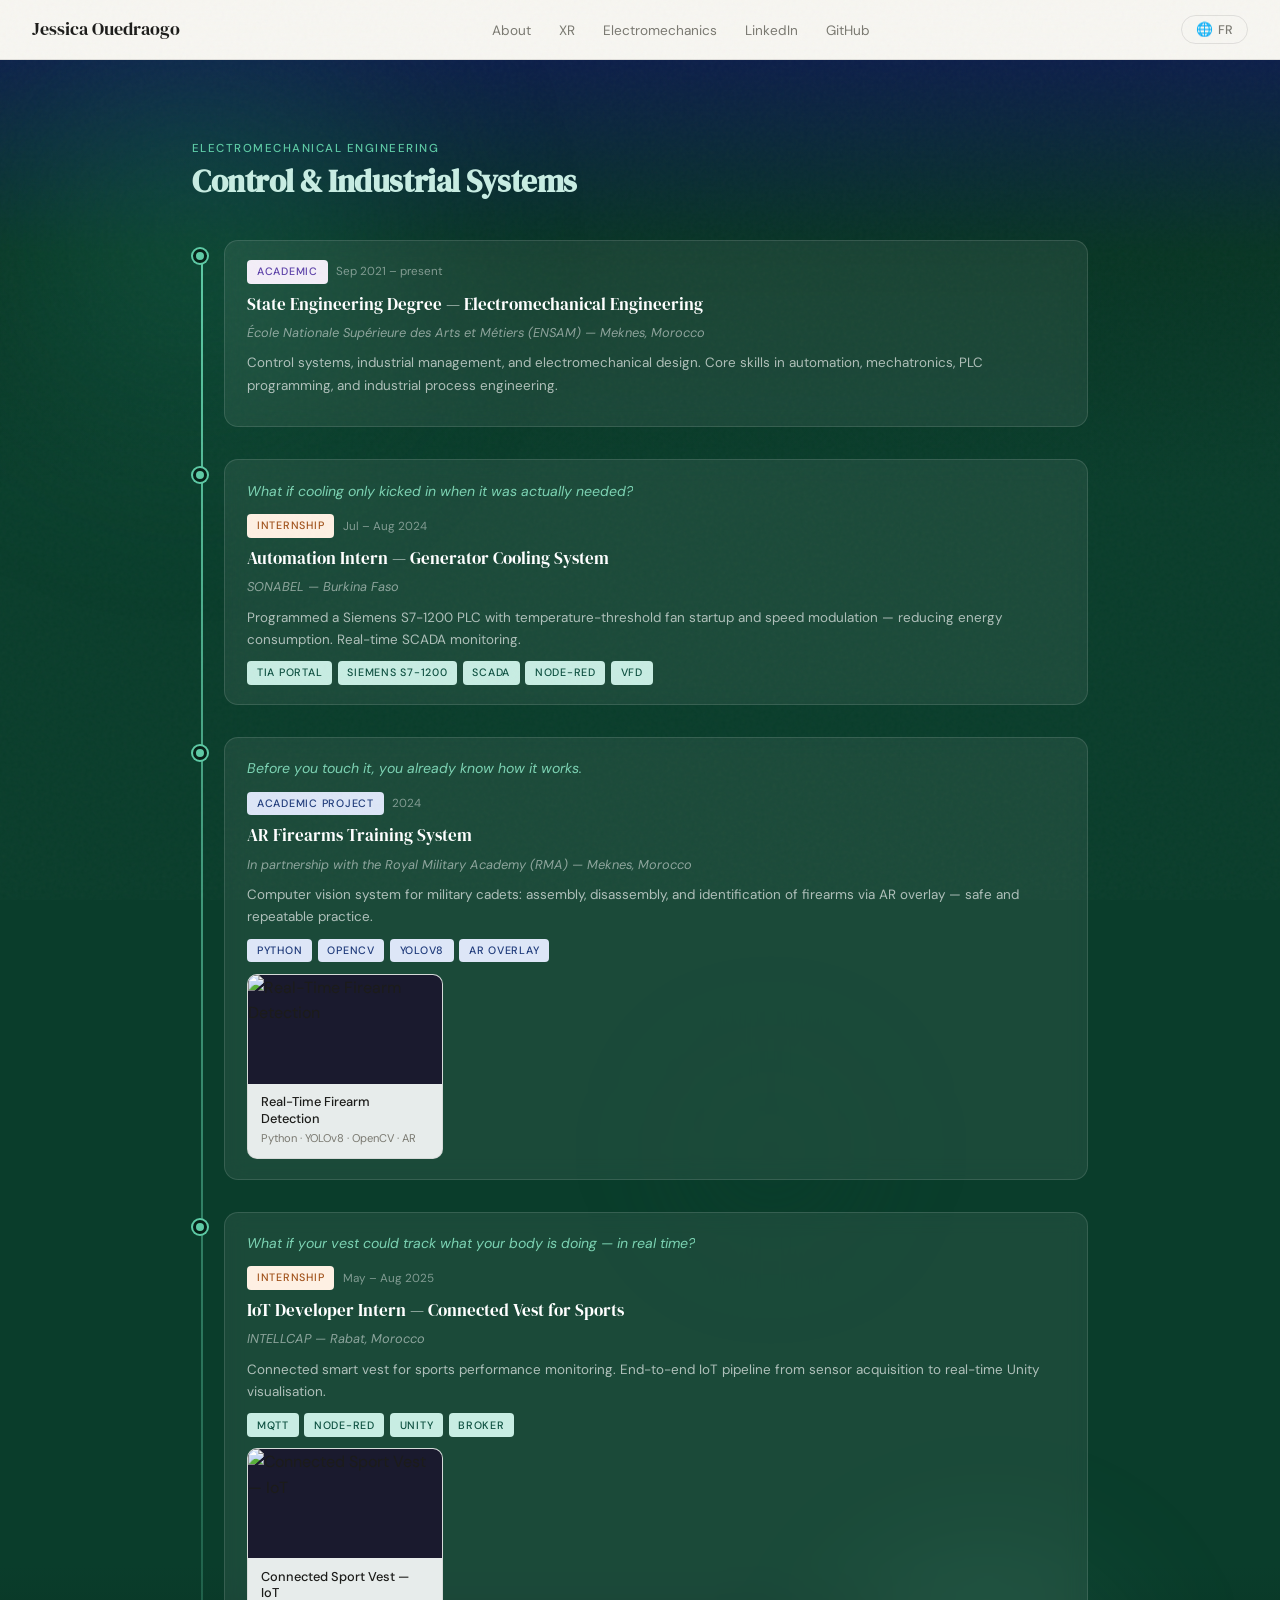
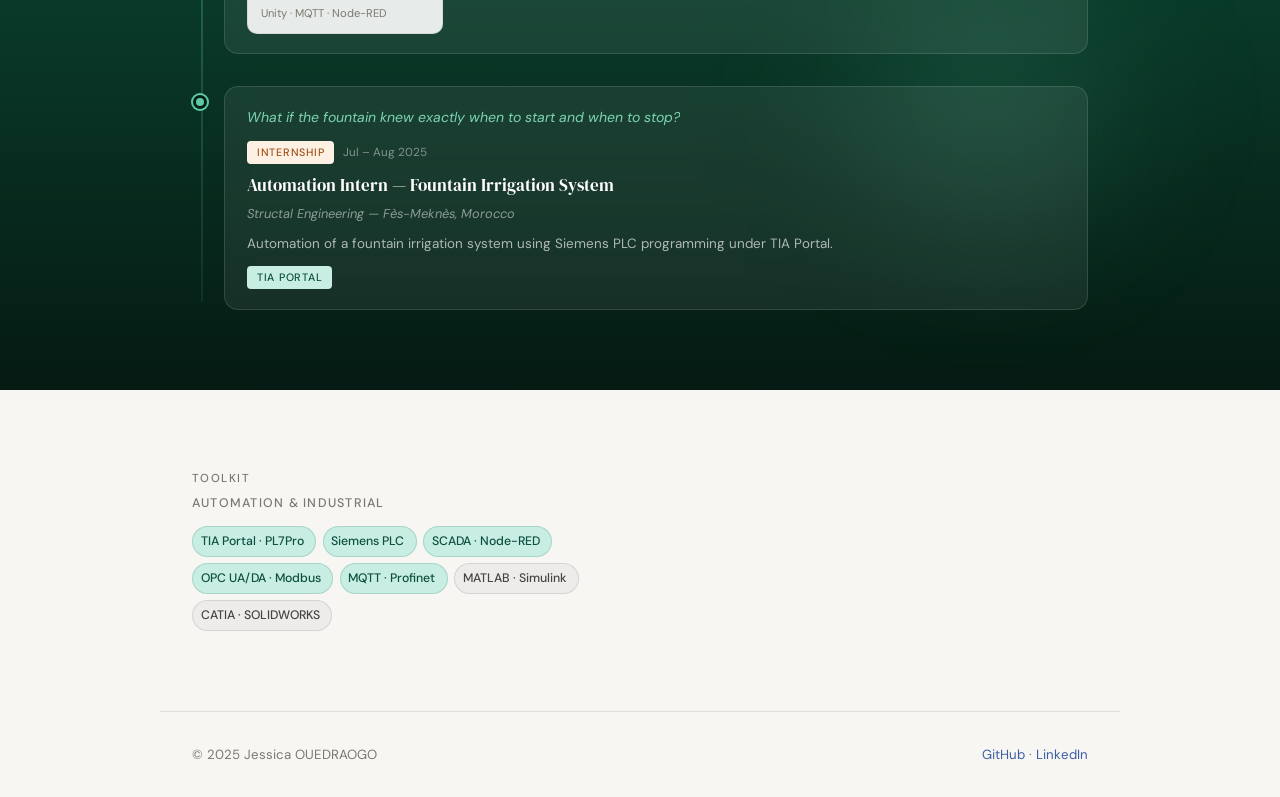
==== electromecanique.html @ 9623f6cf "Add files via upload" ====
<!DOCTYPE html>
<html lang="en" translate="no">
<head>
<meta charset="UTF-8">
<meta name="viewport" content="width=device-width, initial-scale=1.0">
<title>Jessica OUEDRAOGO — Electromechanical Engineer</title>
<link rel="preconnect" href="https://fonts.googleapis.com">
<link rel="preconnect" href="https://fonts.gstatic.com" crossorigin>
<link href="https://fonts.googleapis.com/css2?family=DM+Sans:ital,wght@0,300;0,400;0,500;1,300&family=DM+Serif+Display:ital@0;1&display=swap" rel="stylesheet">
<link rel="stylesheet" href="assets/style.css">
</head>
<body>

<nav>
  <a href="index.html" class="nav-logo">Jessica Ouedraogo</a>
  <ul class="nav-links">
    <li><a href="index.html#about" data-i18n="nav-about">About</a></li>
    <li><a href="xr.html" data-i18n="nav-xr">XR</a></li>
    <li><a href="electromecanique.html" data-i18n="nav-el">Electromechanics</a></li>
    <li><a href="https://www.linkedin.com/in/jessica-ouedraogo-2485332b0/" target="_blank" rel="noopener">LinkedIn</a></li>
    <li><a href="https://github.com/JessicaOUEDRAOGO" target="_blank" rel="noopener">GitHub</a></li>
  </ul>
  <button id="lang-btn" onclick="toggleLang()" style="
    background:transparent;border:1px solid var(--border);border-radius:100px;
    padding:.3rem .85rem;font-size:.78rem;font-weight:500;cursor:pointer;
    color:var(--muted);font-family:'DM Sans',sans-serif;transition:all .2s;
    display:flex;align-items:center;gap:.35rem;flex-shrink:0
  " onmouseover="this.style.background='var(--surface)'" onmouseout="this.style.background='transparent'">
    <span style="font-size:.85rem">🌐</span> FR
  </button>
</nav>

<div class="sw" id="el-section">
  <div class="si">
    <p class="sl" data-i18n="el-label">Electromechanical Engineering</p>
    <h2 class="st" data-i18n="el-title">Control &amp; Industrial Systems</h2>
    <div class="tl">

      <div class="ti">
        <div class="td"></div>
        <div class="tc">
          <div class="tm"><span class="tb ba" data-i18n="badge-academic">Academic</span><span class="tdate">Sep 2021 – present</span></div>
          <p class="ttitle" data-i18n="el-t1-title">State Engineering Degree — Electromechanical Engineering</p>
          <p class="torg" data-i18n="el-t1-org">École Nationale Supérieure des Arts et Métiers (ENSAM) — Meknes, Morocco</p>
          <p class="tdesc" data-i18n="el-t1-desc">Control systems, industrial management, and electromechanical design. Core skills in automation, mechatronics, PLC programming, and industrial process engineering.</p>
        </div>
      </div>

      <div class="ti">
        <div class="td"></div>
        <div class="tc">
          <div class="thook" data-i18n="hook-el-t2">What if cooling only kicked in when it was actually needed?</div>
          <div class="tm"><span class="tb bp2" data-i18n="badge-internship">Internship</span><span class="tdate">Jul – Aug 2024</span></div>
          <p class="ttitle" data-i18n="el-t2-title">Automation Intern — Generator Cooling System</p>
          <p class="torg" data-i18n="el-t2-org">SONABEL — Burkina Faso</p>
          <p class="tdesc" data-i18n="el-t2-desc">Automated the cooling system of generator sets (air coolers). Programmed a Siemens S7-1200 PLC with temperature-threshold fan startup and speed modulation via variable drives — moving from constant full-speed to continuous real-temperature regulation and reducing energy consumption. Real-time SCADA monitoring of inlet/outlet temperatures.</p>
          <div class="ttech"><span class="tb be">TIA Portal</span><span class="tb be">Siemens S7-1200</span><span class="tb be">SCADA</span><span class="tb be">Node-RED</span><span class="tb be">VFD</span></div>
        </div>
      </div>

      <div class="ti">
        <div class="td"></div>
        <div class="tc">
          <div class="thook" data-i18n="hook-el-t3">Before you touch it, you already know how it works.</div>
          <div class="tm"><span class="tb bx" data-i18n="badge-academic-proj">Academic Project</span><span class="tdate">2024</span></div>
          <p class="ttitle" data-i18n="el-t3-title">AR Firearms Training System</p>
          <p class="torg" data-i18n="el-t3-org">In partnership with the Royal Military Academy (RMA) — Meknes, Morocco</p>
          <p class="tdesc" data-i18n="el-t3-desc">Developed in collaboration with the Royal Military Academy of Meknes: a computer vision system to help military cadets train in assembling, disassembling, and identifying firearms. The AR interface overlays real-time recognition cues on the weapon components, enabling safe and repeatable practice without requiring live-fire conditions or physical access to weapons at all times.</p>
          <div class="ttech"><span class="tb bx">Python</span><span class="tb bx">OpenCV</span><span class="tb bx">YOLOv8</span><span class="tb bx">AR Overlay</span></div>
          <div class="tprojs" id="xp-firearm"></div>
        </div>
      </div>

      <div class="ti">
        <div class="td"></div>
        <div class="tc">
          <div class="thook" data-i18n="hook-el-t4">What if your vest could track what your body is doing — in real time?</div>
          <div class="tm"><span class="tb bp2" data-i18n="badge-internship">Internship</span><span class="tdate">May – Aug 2025</span></div>
          <p class="ttitle" data-i18n="el-t4-title">IoT Developer Intern — Connected Vest for Sports</p>
          <p class="torg" data-i18n="el-t4-org">INTELLCAP — Rabat, Morocco</p>
          <p class="tdesc" data-i18n="el-t4-desc">Developed a connected smart vest for sports performance monitoring. End-to-end IoT pipeline from sensor acquisition to real-time Unity visualisation.</p>
          <div class="ttech"><span class="tb be">MQTT</span><span class="tb be">Node-RED</span><span class="tb be">Unity</span><span class="tb be">Broker</span></div>
          <div class="tprojs" id="ep-intellcap"></div>
        </div>
      </div>

      <div class="ti">
        <div class="td"></div>
        <div class="tc">
          <div class="thook" data-i18n="hook-el-t5">What if the fountain knew exactly when to start and when to stop?</div>
          <div class="tm"><span class="tb bp2" data-i18n="badge-internship">Internship</span><span class="tdate">Jul – Aug 2025</span></div>
          <p class="ttitle" data-i18n="el-t5-title">Automation Intern — Fountain Irrigation System</p>
          <p class="torg" data-i18n="el-t5-org">Structal Engineering — Fès-Meknès, Morocco</p>
          <p class="tdesc" data-i18n="el-t5-desc">Automation of a fountain irrigation system using Siemens PLC programming under TIA Portal.</p>
          <div class="ttech"><span class="tb be">TIA Portal</span></div>
        </div>
      </div>

    </div>
  </div>
</div>

<!-- SKILLS — Automatisation & Industriel -->
<div class="sw" id="skills-sec">
  <div class="si">
    <p class="sl" data-i18n="skills-label">Toolkit</p>
    <div class="skw">
      <div class="skg">
        <h3 data-i18n="skills-auto">Automation &amp; Industrial</h3>
        <div class="skt">
          <span class="sk skt2">TIA Portal · PL7Pro</span>
          <span class="sk skt2">Siemens PLC</span>
          <span class="sk skt2">SCADA · Node-RED</span>
          <span class="sk skt2">OPC UA/DA · Modbus</span>
          <span class="sk skt2">MQTT · Profinet</span>
          <span class="sk skg2">MATLAB · Simulink</span>
          <span class="sk skg2">CATIA · SOLIDWORKS</span>
        </div>
      </div>
    </div>
  </div>
</div>

<footer>
  <span data-i18n="footer-copy">© 2025 Jessica OUEDRAOGO</span>
  <span><a href="https://github.com/JessicaOUEDRAOGO" target="_blank" rel="noopener">GitHub</a> · <a href="https://www.linkedin.com/in/jessica-ouedraogo-2485332b0/" target="_blank" rel="noopener">LinkedIn</a></span>
</footer>

<!-- MODAL -->
<div class="mb" id="modal" role="dialog" aria-modal="true" onclick="closeMBG(event)">
  <div class="mo">
    <button class="mc" onclick="closeMod()" aria-label="Close"><svg viewBox="0 0 24 24" fill="none" stroke="currentColor" stroke-width="2" stroke-linecap="round"><path d="M18 6L6 18M6 6l12 12"/></svg></button>
    <div class="mm" id="m-media"></div>
    <div class="mbd">
      <span class="mtag" id="m-tag"></span>
      <h2 class="mtitle" id="m-title"></h2>
      <p class="mdesc" id="m-desc"></p>
      <div style="display:flex;gap:.6rem;flex-wrap:wrap">
        <a id="m-link" href="#" target="_blank" rel="noopener" class="btn bo" style="font-size:.82rem">View on GitHub →</a>
        <a id="m-fbx" href="#" target="_blank" rel="noopener" class="btn bo" style="font-size:.82rem;display:none">⬇ Download FBX</a>
      </div>
    </div>
  </div>
</div>

<script src="assets/i18n.js"></script>
<script src="assets/projects.js"></script>
<script>
renderCards({
  'xp-firearm': 'firearm',
  'ep-intellcap': 'intellcap'
});
</script>
<script src="assets/main.js"></script>
</body></html>
---- assets/style.css ----
*,*::before,*::after{box-sizing:border-box;margin:0;padding:0}
html{scroll-behavior:smooth}
:root{
  --bg:#F7F6F2;--surface:#fff;--text:#1C1C1A;--muted:#7A7971;
  --border:rgba(28,28,26,.1);--radius:14px;--radius-sm:8px;
  --xr:#3B5EA6;--xr-l:#E8EDF7;--xr-tt:#1E3A7A;--xr-tb:#DDE6F7;
  --el:#1A7A5E;--el-l:#E2F5EF;--el-tt:#0D5040;--el-tb:#C8EDE3;
}
body{font-family:'DM Sans',sans-serif;background:var(--bg);color:var(--text);line-height:1.6;font-size:16px;overflow-x:hidden}

/* NAV */
nav{position:sticky;top:0;z-index:200;background:rgba(247,246,242,.93);backdrop-filter:blur(14px);-webkit-backdrop-filter:blur(14px);border-bottom:1px solid var(--border);padding:0 2rem;display:flex;align-items:center;justify-content:space-between;height:60px}
.nav-logo{font-family:'DM Serif Display',serif;font-size:1.1rem;color:var(--text);text-decoration:none}
.nav-links{display:flex;gap:1.75rem;list-style:none}
.nav-links a{font-size:.85rem;color:var(--muted);text-decoration:none;transition:color .2s}
.nav-links a:hover{color:var(--text)}

/* SECTION WRAP */
.sw{position:relative;overflow:hidden}
.si{position:relative;z-index:2;max-width:960px;margin:0 auto;padding:5rem 2rem}


/* HERO */
#hero{background:#F7F6F2}
.hg{display:grid;grid-template-columns:1fr auto;gap:3rem;align-items:center;padding-top:1.5rem}
.ey{font-size:.72rem;font-weight:500;letter-spacing:.13em;text-transform:uppercase;color:var(--xr);margin-bottom:.9rem}
h1.hero{font-family:'DM Serif Display',serif;font-size:clamp(2.3rem,5vw,3.2rem);line-height:1.1;letter-spacing:-.02em;margin-bottom:1.2rem}
h1.hero em{font-style:italic;color:var(--xr)}
.hsub{font-size:.97rem;color:var(--muted);line-height:1.75;max-width:480px;margin-bottom:2rem}
.ha{display:flex;gap:.7rem;flex-wrap:wrap}
.btn{display:inline-flex;align-items:center;gap:.4rem;padding:.58rem 1.35rem;border-radius:100px;font-size:.875rem;font-weight:500;text-decoration:none;transition:all .2s;cursor:pointer;border:none;font-family:'DM Sans',sans-serif}
.bp{background:var(--xr);color:#fff}.bp:hover{background:#2a4a8a;transform:translateY(-1px)}
.bo{background:transparent;color:var(--text);border:1px solid var(--border)}.bo:hover{background:var(--surface);transform:translateY(-1px)}
.av{width:200px;height:200px;border-radius:50%;border:none;box-shadow:0 8px 32px rgba(59,94,166,.22);overflow:hidden;flex-shrink:0}
.av img{width:100%;height:100%;object-fit:cover}

/* SECTION HEADER */
.sl{font-size:.72rem;font-weight:500;letter-spacing:.13em;text-transform:uppercase;color:var(--muted);margin-bottom:.35rem}
.st{font-family:'DM Serif Display',serif;font-size:1.95rem;line-height:1.15;letter-spacing:-.015em;margin-bottom:2.5rem}

/* ABOUT */
.al{display:grid;grid-template-columns:1fr 1fr;gap:2rem;align-items:start}
.vw{position:relative;aspect-ratio:9/16;max-height:420px;background:#0f0f1a;border-radius:var(--radius);overflow:hidden;border:1px solid var(--border)}
.vw iframe{position:absolute;inset:0;width:100%;height:100%;border:none}
.vpl{width:100%;height:100%;display:flex;flex-direction:column;align-items:center;justify-content:center;gap:1rem;color:#999;font-size:.83rem;text-align:center;padding:1.75rem;background:linear-gradient(135deg,#0f0f1a,#1a1a2e)}
.vpl svg{opacity:.45}
.vpl strong{color:#ccc;font-size:.9rem}
.vpl p{font-size:.78rem;line-height:1.55;color:#888;max-width:220px}
.vpl code{font-size:.7rem;background:rgba(255,255,255,.08);padding:2px 5px;border-radius:3px;color:#aaa}
.abt h3{font-family:'DM Serif Display',serif;font-size:1.35rem;margin-bottom:.7rem}
.abt p{font-size:.9rem;color:var(--muted);line-height:1.75;margin-bottom:.85rem}
.chips{display:flex;flex-wrap:wrap;gap:.4rem;margin-top:.9rem}
.chip{padding:.3rem .8rem;border-radius:100px;font-size:.75rem;font-weight:500;background:var(--xr-l);color:var(--xr-tt);border:1px solid rgba(59,94,166,.15)}
.edu-logos{display:flex;flex-direction:column;gap:.85rem}
.edu-logo-item{display:flex;align-items:center;gap:.85rem;padding:.75rem;background:var(--surface);border:1px solid var(--border);border-radius:var(--radius-sm)}
.edu-logo-item img{width:48px;height:48px;object-fit:contain;border-radius:6px;border:1px solid var(--border);padding:3px;background:#fff;flex-shrink:0}
.edu-badge-sm{font-size:.65rem;font-weight:500;letter-spacing:.07em;text-transform:uppercase;color:var(--xr-tt);background:var(--xr-tb);padding:.18rem .5rem;border-radius:3px;display:inline-block;margin-bottom:.2rem}
.edu-logo-name{font-size:.82rem;font-weight:500;color:var(--text);margin:0}

/* XR BG */
#xr-section{background:linear-gradient(180deg,#8fa8d8 0%,#6688c0 10%,#3a5a9e 22%,#1a2f6b 36%,#1a2f6b 78%,#0d1f4a 100%)}
#xr-section .st{color:#E8EDF7}
#xr-section .sl{color:rgba(255,255,255,.75)}
/* ELECTRO BG */
#el-section{background:linear-gradient(180deg,#0d1f4a 0%,#083524 10%,#0a3d2b 22%,#0a3d2b 78%,#051a12 100%)}
#el-section .st{color:#C8EDE3}
#el-section .sl{color:#5DCAA5}

/* TIMELINE */
.tl{position:relative;padding-left:2rem}
.tl::before{content:'';position:absolute;left:.55rem;top:.5rem;bottom:.5rem;width:2px;border-radius:2px}
#xr-section .tl::before{background:linear-gradient(180deg,#8AABDF,rgba(138,171,223,.1))}
#el-section .tl::before{background:linear-gradient(180deg,#5DCAA5,rgba(93,202,165,.1))}
.ti{position:relative;margin-bottom:2rem}
.ti:last-child{margin-bottom:0}
.td{position:absolute;left:-1.93rem;top:.55rem;width:14px;height:14px;border-radius:50%;border:3px solid var(--bg)}
#xr-section .td{background:#8AABDF;box-shadow:0 0 0 2px #8AABDF;border-color:#0f1b3d}
#el-section .td{background:#5DCAA5;box-shadow:0 0 0 2px #5DCAA5;border-color:#052117}
.tc{background:rgba(255,255,255,.72);backdrop-filter:blur(10px);border-radius:var(--radius);padding:1.2rem 1.4rem;transition:transform .2s,box-shadow .2s}
#xr-section .tc{border:1px solid rgba(255,255,255,.12);background:rgba(255,255,255,.07)}
#xr-section .tc:hover{transform:translateX(4px);box-shadow:0 6px 32px rgba(0,0,0,.3)}
#el-section .tc{border:1px solid rgba(255,255,255,.12);background:rgba(255,255,255,.07)}
#el-section .tc:hover{transform:translateX(4px);box-shadow:0 6px 32px rgba(0,0,0,.3)}
.tm{display:flex;align-items:center;gap:.55rem;margin-bottom:.45rem;flex-wrap:wrap}
.tb{font-size:.67rem;font-weight:500;letter-spacing:.07em;text-transform:uppercase;padding:.2rem .6rem;border-radius:4px}
.ba{background:#F3EEF8;color:#5B3FA8}
.bp2{background:#FEF0E3;color:#A0511A}
.bx{background:var(--xr-tb);color:var(--xr-tt)}
.be{background:var(--el-tb);color:var(--el-tt)}
.bev{background:#FFF4DE;color:#8B5E00}
.tdate{font-size:.73rem;color:rgba(255,255,255,.45)}
.ttitle{font-family:'DM Serif Display',serif;font-size:1.08rem;margin-bottom:.3rem;color:#fff}
.torg{font-size:.8rem;color:rgba(255,255,255,.5);font-style:italic;margin-bottom:.55rem}
.tdesc{font-size:.84rem;color:rgba(255,255,255,.65);line-height:1.65;margin-bottom:.65rem}
.tprojs{display:grid;grid-template-columns:repeat(auto-fill,minmax(190px,1fr));gap:.7rem;margin-top:.7rem}

/* PROJ MINI CARDS */
.pc{background:rgba(255,255,255,.9);border-radius:10px;overflow:hidden;cursor:pointer;border:1px solid rgba(0,0,0,.08);transition:transform .2s,box-shadow .2s}
.pc:hover{transform:translateY(-3px);box-shadow:0 8px 22px rgba(0,0,0,.1)}
.pt{aspect-ratio:16/9;overflow:hidden;background:#1a1a2e;position:relative}
.pt img{width:100%;height:100%;object-fit:cover;transition:transform .3s}
.pc:hover .pt img{transform:scale(1.05)}
.pte{width:100%;height:100%;display:flex;align-items:center;justify-content:center;color:#666;font-size:.73rem}
.pov{position:absolute;inset:0;background:rgba(0,0,0,.25);opacity:0;transition:opacity .2s;display:flex;align-items:center;justify-content:center}
.pc:hover .pov{opacity:1}
.plc{width:38px;height:38px;border-radius:50%;background:rgba(255,255,255,.95);display:flex;align-items:center;justify-content:center}
.plc svg{width:15px;height:15px}
#xr-section .plc svg{fill:var(--xr)}
#el-section .plc svg{fill:var(--el)}
.pi{padding:.65rem .8rem}
.pn{font-size:.8rem;font-weight:500;color:var(--text);margin-bottom:.18rem;line-height:1.3}
.ptc{font-size:.7rem;color:var(--muted)}

/* SKILLS */
#skills-sec{background:#F7F6F2}
.skw{display:grid;grid-template-columns:1fr 1fr;gap:2rem}
.skg h3{font-size:.78rem;font-weight:500;text-transform:uppercase;letter-spacing:.1em;color:var(--muted);margin-bottom:.8rem}
.skt{display:flex;flex-wrap:wrap;gap:.4rem}
.sk{display:inline-flex;align-items:center;gap:.35rem;padding:.28rem .72rem .28rem .48rem;border-radius:100px;font-size:.77rem;font-weight:500}
.sk img,.sk svg{width:14px;height:14px;flex-shrink:0}
.skb{background:var(--xr-tb);color:var(--xr-tt);border:1px solid rgba(59,94,166,.2)}
.skd{background:#1C1C1A;color:#fff}
.skt2{background:var(--el-tb);color:var(--el-tt);border:1px solid rgba(26,122,94,.2)}
.skp{background:#EEE8F8;color:#5B3FA8;border:1px solid rgba(91,63,168,.2)}
.sko{background:#FEF0E3;color:#A0511A;border:1px solid rgba(160,81,26,.2)}
.skg2{background:#EEECEA;color:#444;border:1px solid rgba(0,0,0,.1)}

/* MODAL */
.mb{display:none;position:fixed;inset:0;background:rgba(10,10,8,.65);z-index:300;padding:1.5rem;align-items:center;justify-content:center;backdrop-filter:blur(8px)}
.mb.open{display:flex}
.mo{background:var(--surface);border-radius:var(--radius);max-width:780px;width:100%;max-height:90vh;overflow-y:auto;position:relative;animation:min .25s cubic-bezier(.34,1.56,.64,1)}
@keyframes min{from{opacity:0;transform:scale(.93) translateY(10px)}to{opacity:1;transform:scale(1) translateY(0)}}
.mc{position:absolute;top:.9rem;right:.9rem;width:33px;height:33px;border-radius:50%;background:var(--bg);border:1px solid var(--border);cursor:pointer;display:flex;align-items:center;justify-content:center;z-index:10}
.mc:hover{background:#e8e8e8}
.mc svg{width:13px;height:13px}
.mm{width:100%;aspect-ratio:16/9;background:#111;border-radius:var(--radius) var(--radius) 0 0;overflow:hidden;display:flex;align-items:center;justify-content:center}
.mm img{width:100%;height:100%;object-fit:contain}
.mbd{padding:1.75rem 2rem 2rem}
.mtag{display:inline-block;font-size:.68rem;font-weight:500;letter-spacing:.08em;text-transform:uppercase;padding:.22rem .6rem;border-radius:4px;margin-bottom:.7rem}
.mtitle{font-family:'DM Serif Display',serif;font-size:1.6rem;margin-bottom:.7rem}
.mdesc{font-size:.92rem;color:var(--muted);line-height:1.75;margin-bottom:1.4rem}

footer{border-top:1px solid var(--border);padding:2rem;max-width:960px;margin:0 auto;display:flex;align-items:center;justify-content:space-between;font-size:.83rem;color:var(--muted);flex-wrap:wrap;gap:.75rem}
footer a{color:var(--xr);text-decoration:none}
footer a:hover{text-decoration:underline}

@media(max-width:700px){
  .hg{grid-template-columns:1fr}.av{width:110px;height:110px;order:-1}
  .al{grid-template-columns:1fr}.skw{grid-template-columns:1fr}
  nav{padding:0 1rem}.nav-links{gap:1rem}
  .si{padding:3.5rem 1.25rem}
  .mbd{padding:1.2rem}.mb{padding:.5rem}
}
.ttech{display:flex;flex-wrap:wrap;gap:.35rem;margin-top:.6rem}
.thook{font-size:.88rem;font-style:italic;font-weight:400;line-height:1.6;margin-bottom:.75rem;display:block}
#xr-section .thook{color:#a8c4e8}
#el-section .thook{color:#7dd4b4}
.thook .word{display:inline-block;overflow:hidden;vertical-align:bottom}
.thook .word span{display:inline-block;transform:translateY(110%);opacity:0;transition:transform .5s cubic-bezier(.16,1,.3,1), opacity .4s ease}
.thook.hook-visible .word span{transform:translateY(0);opacity:1}
.sep{width:100%;overflow:hidden;line-height:0;pointer-events:none}
.sep svg{display:block;width:100%}
@media(prefers-reduced-motion:reduce){*{transition:none!important;animation:none!important}}
.sw{transition:none}
.fade-in{opacity:0;transform:translateY(24px);transition:opacity .7s ease,transform .7s ease}
.fade-in.visible{opacity:1;transform:translateY(0)}
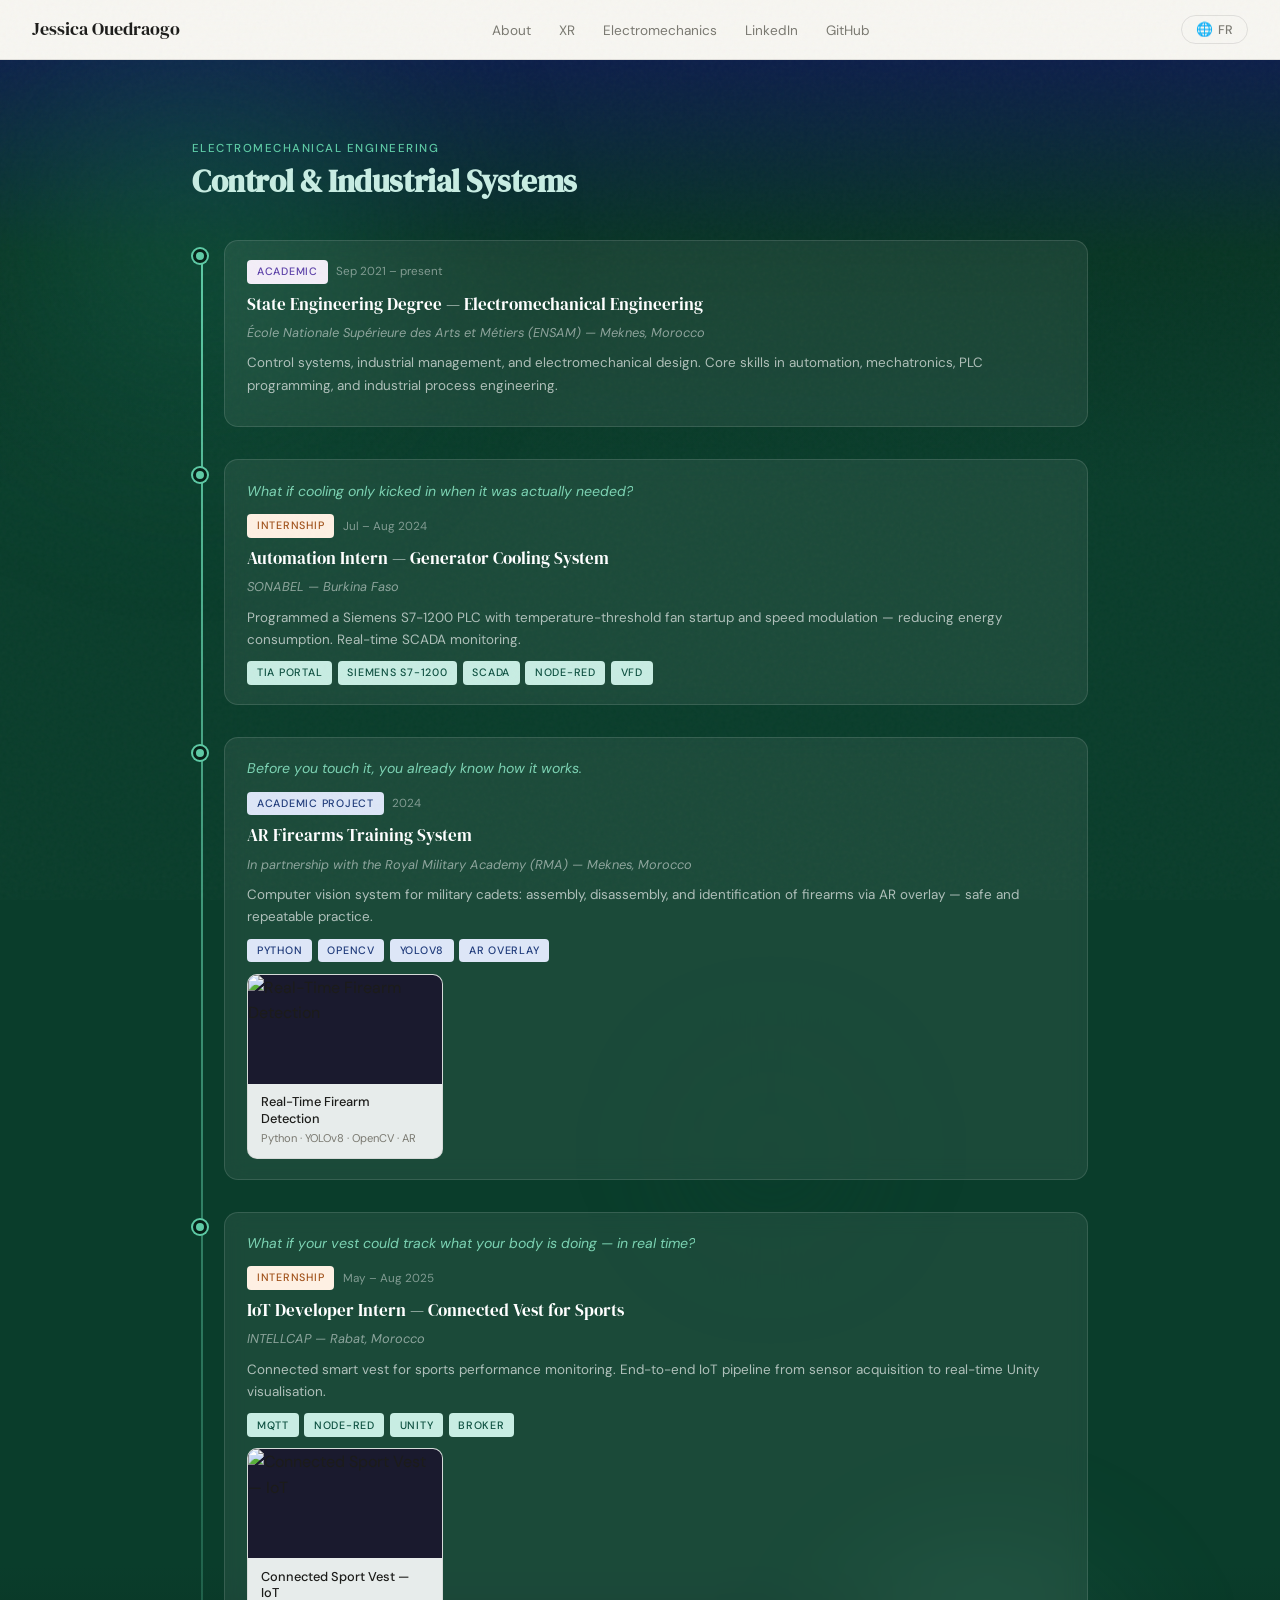
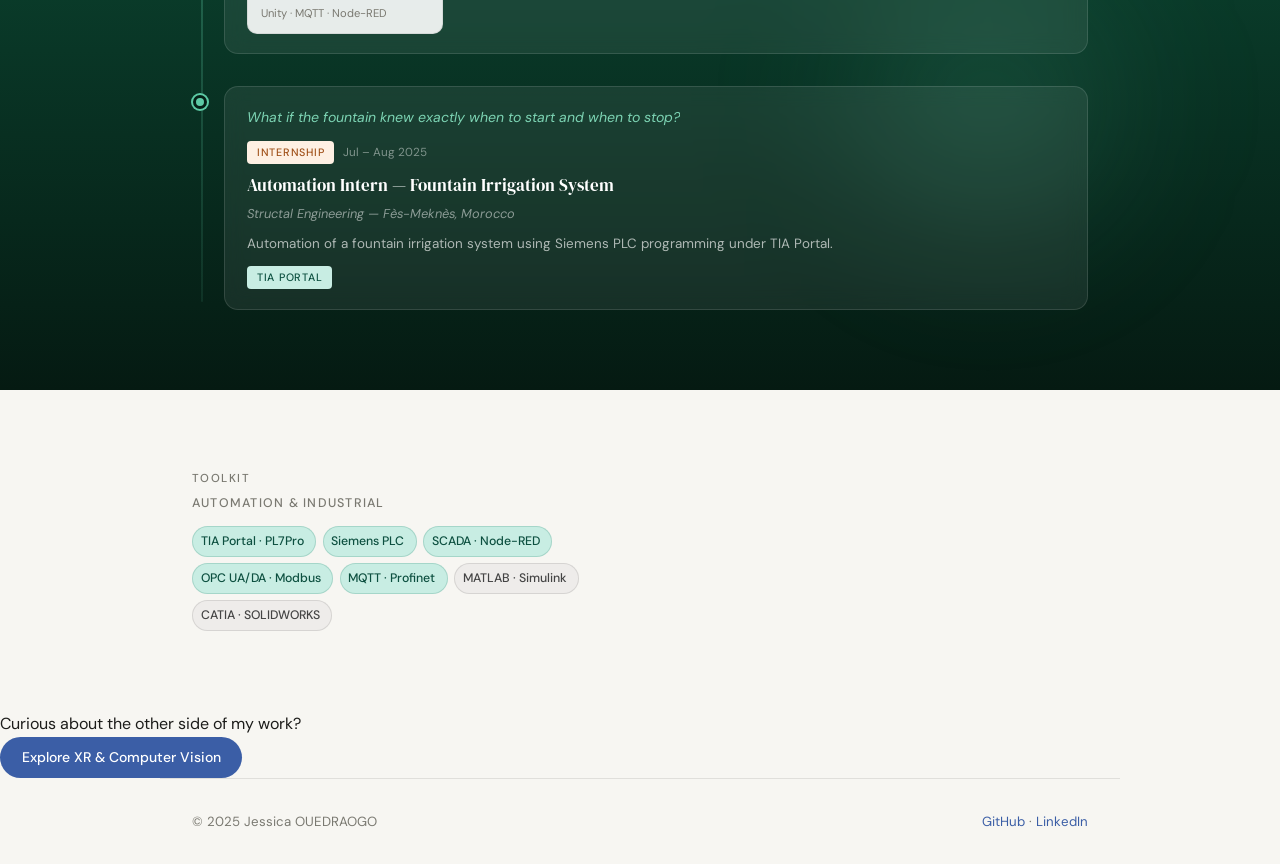
==== commit 89f0fab9: "Add files via upload" ====
--- a/electromecanique.html
+++ b/electromecanique.html
@@ -16,7 +16,7 @@
   <ul class="nav-links">
     <li><a href="index.html#about" data-i18n="nav-about">About</a></li>
     <li><a href="xr.html" data-i18n="nav-xr">XR</a></li>
-    <li><a href="electromecanique.html" data-i18n="nav-el">Electromechanics</a></li>
+    <li><a href="electromecanique.html" data-i18n="nav-el" aria-current="page" style="border-bottom-color:var(--el)">Electromechanics</a></li>
     <li><a href="https://www.linkedin.com/in/jessica-ouedraogo-2485332b0/" target="_blank" rel="noopener">LinkedIn</a></li>
     <li><a href="https://github.com/JessicaOUEDRAOGO" target="_blank" rel="noopener">GitHub</a></li>
   </ul>
@@ -121,6 +121,13 @@
   </div>
 </div>
 
+<div class="sw cross">
+  <div class="cross-inner">
+    <p class="cross-label" data-i18n="cross-to-xr-label">Curious about the other side of my work?</p>
+    <a href="xr.html" class="btn bp" data-i18n="cross-to-xr-btn">Explore XR & Computer Vision</a>
+  </div>
+</div>
+
 <footer>
   <span data-i18n="footer-copy">© 2025 Jessica OUEDRAOGO</span>
   <span><a href="https://github.com/JessicaOUEDRAOGO" target="_blank" rel="noopener">GitHub</a> · <a href="https://www.linkedin.com/in/jessica-ouedraogo-2485332b0/" target="_blank" rel="noopener">LinkedIn</a></span>
@@ -136,7 +143,7 @@
       <h2 class="mtitle" id="m-title"></h2>
       <p class="mdesc" id="m-desc"></p>
       <div style="display:flex;gap:.6rem;flex-wrap:wrap">
-        <a id="m-link" href="#" target="_blank" rel="noopener" class="btn bo" style="font-size:.82rem">View on GitHub →</a>
+        <a id="m-link" href="#" target="_blank" rel="noopener" class="btn bo" style="font-size:.82rem">View on GitHub</a>
         <a id="m-fbx" href="#" target="_blank" rel="noopener" class="btn bo" style="font-size:.82rem;display:none">⬇ Download FBX</a>
       </div>
     </div>
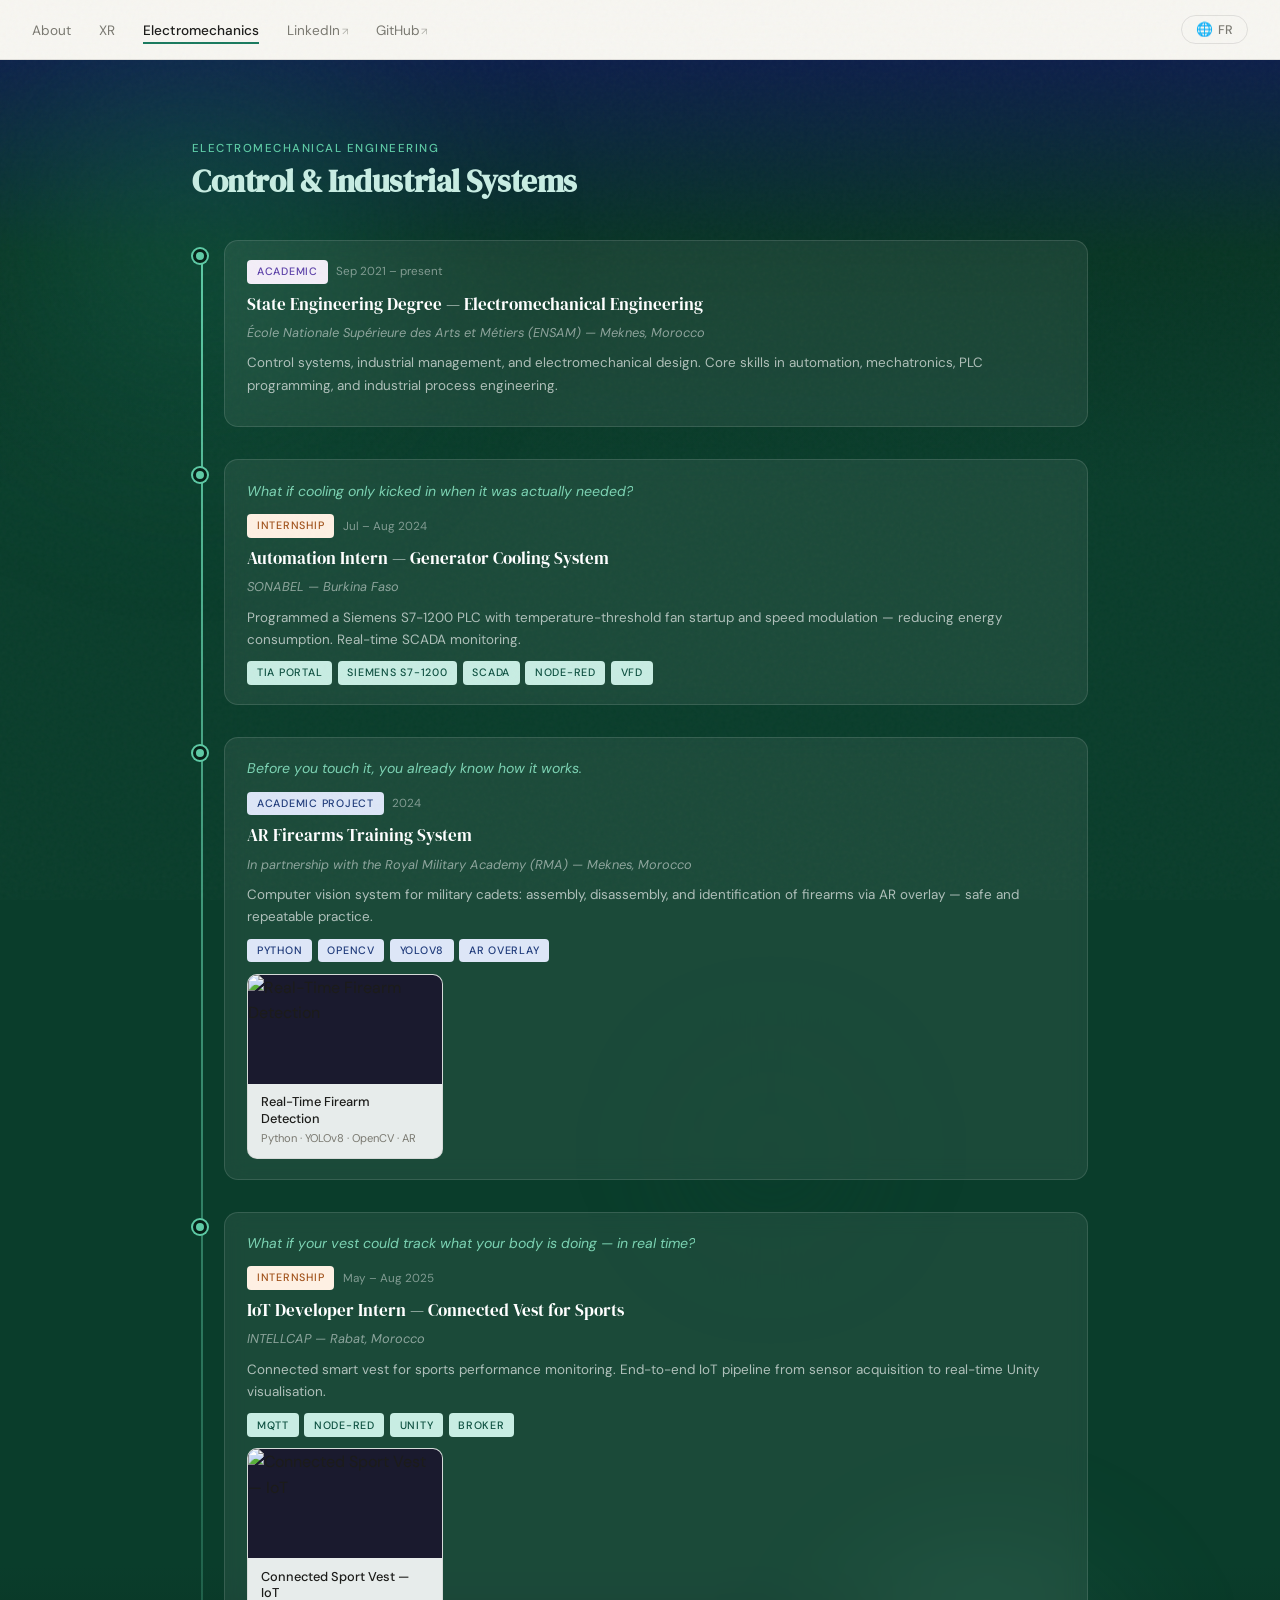
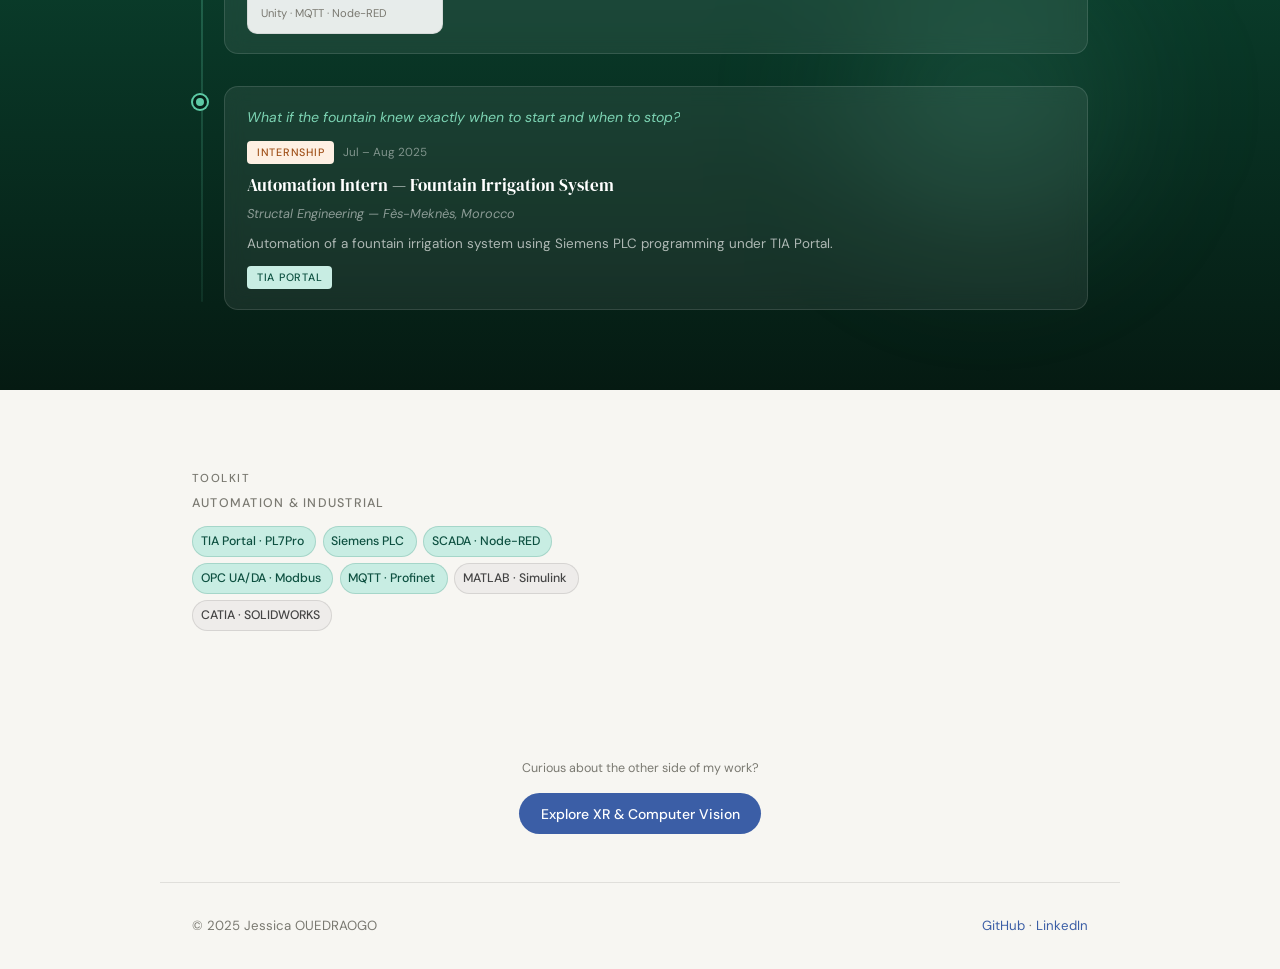
==== commit a7dc5123: "Add files via upload" ====
--- a/electromecanique.html
+++ b/electromecanique.html
@@ -12,7 +12,6 @@
 <body>
 
 <nav>
-  <a href="index.html" class="nav-logo">Jessica Ouedraogo</a>
   <ul class="nav-links">
     <li><a href="index.html#about" data-i18n="nav-about">About</a></li>
     <li><a href="xr.html" data-i18n="nav-xr">XR</a></li>
--- a/assets/style.css
+++ b/assets/style.css
@@ -14,6 +14,8 @@
 .nav-links{display:flex;gap:1.75rem;list-style:none}
 .nav-links a{font-size:.85rem;color:var(--muted);text-decoration:none;transition:color .2s}
 .nav-links a:hover{color:var(--text)}
+.nav-links a[aria-current="page"]{color:var(--text);font-weight:500;border-bottom:2px solid var(--xr);padding-bottom:.2rem}
+.nav-links a[target="_blank"]::after{content:"↗";font-size:.75em;margin-left:.1rem;opacity:.55}
 
 /* SECTION WRAP */
 .sw{position:relative;overflow:hidden}
@@ -30,7 +32,10 @@
 .ha{display:flex;gap:.7rem;flex-wrap:wrap}
 .btn{display:inline-flex;align-items:center;gap:.4rem;padding:.58rem 1.35rem;border-radius:100px;font-size:.875rem;font-weight:500;text-decoration:none;transition:all .2s;cursor:pointer;border:none;font-family:'DM Sans',sans-serif}
 .bp{background:var(--xr);color:#fff}.bp:hover{background:#2a4a8a;transform:translateY(-1px)}
+.bg{background:var(--el);color:#fff}.bg:hover{background:#145c46;transform:translateY(-1px)}
 .bo{background:transparent;color:var(--text);border:1px solid var(--border)}.bo:hover{background:var(--surface);transform:translateY(-1px)}
+.bext{background:transparent;color:var(--muted);border:1px solid var(--border);font-weight:400}.bext:hover{background:var(--surface);color:var(--text);transform:translateY(-1px)}
+.btn[target="_blank"]::after{content:"↗";font-size:.8em;margin-left:.1rem;opacity:.6}
 .av{width:200px;height:200px;border-radius:50%;border:none;box-shadow:0 8px 32px rgba(59,94,166,.22);overflow:hidden;flex-shrink:0}
 .av img{width:100%;height:100%;object-fit:cover}
 
@@ -144,6 +149,10 @@
 footer a{color:var(--xr);text-decoration:none}
 footer a:hover{text-decoration:underline}
 
+.cross{background:#F7F6F2}
+.cross-inner{max-width:960px;margin:0 auto;padding:3rem 2rem;text-align:center}
+.cross-label{font-size:.78rem;color:var(--muted);margin-bottom:.9rem}
+
 @media(max-width:700px){
   .hg{grid-template-columns:1fr}.av{width:110px;height:110px;order:-1}
   .al{grid-template-columns:1fr}.skw{grid-template-columns:1fr}
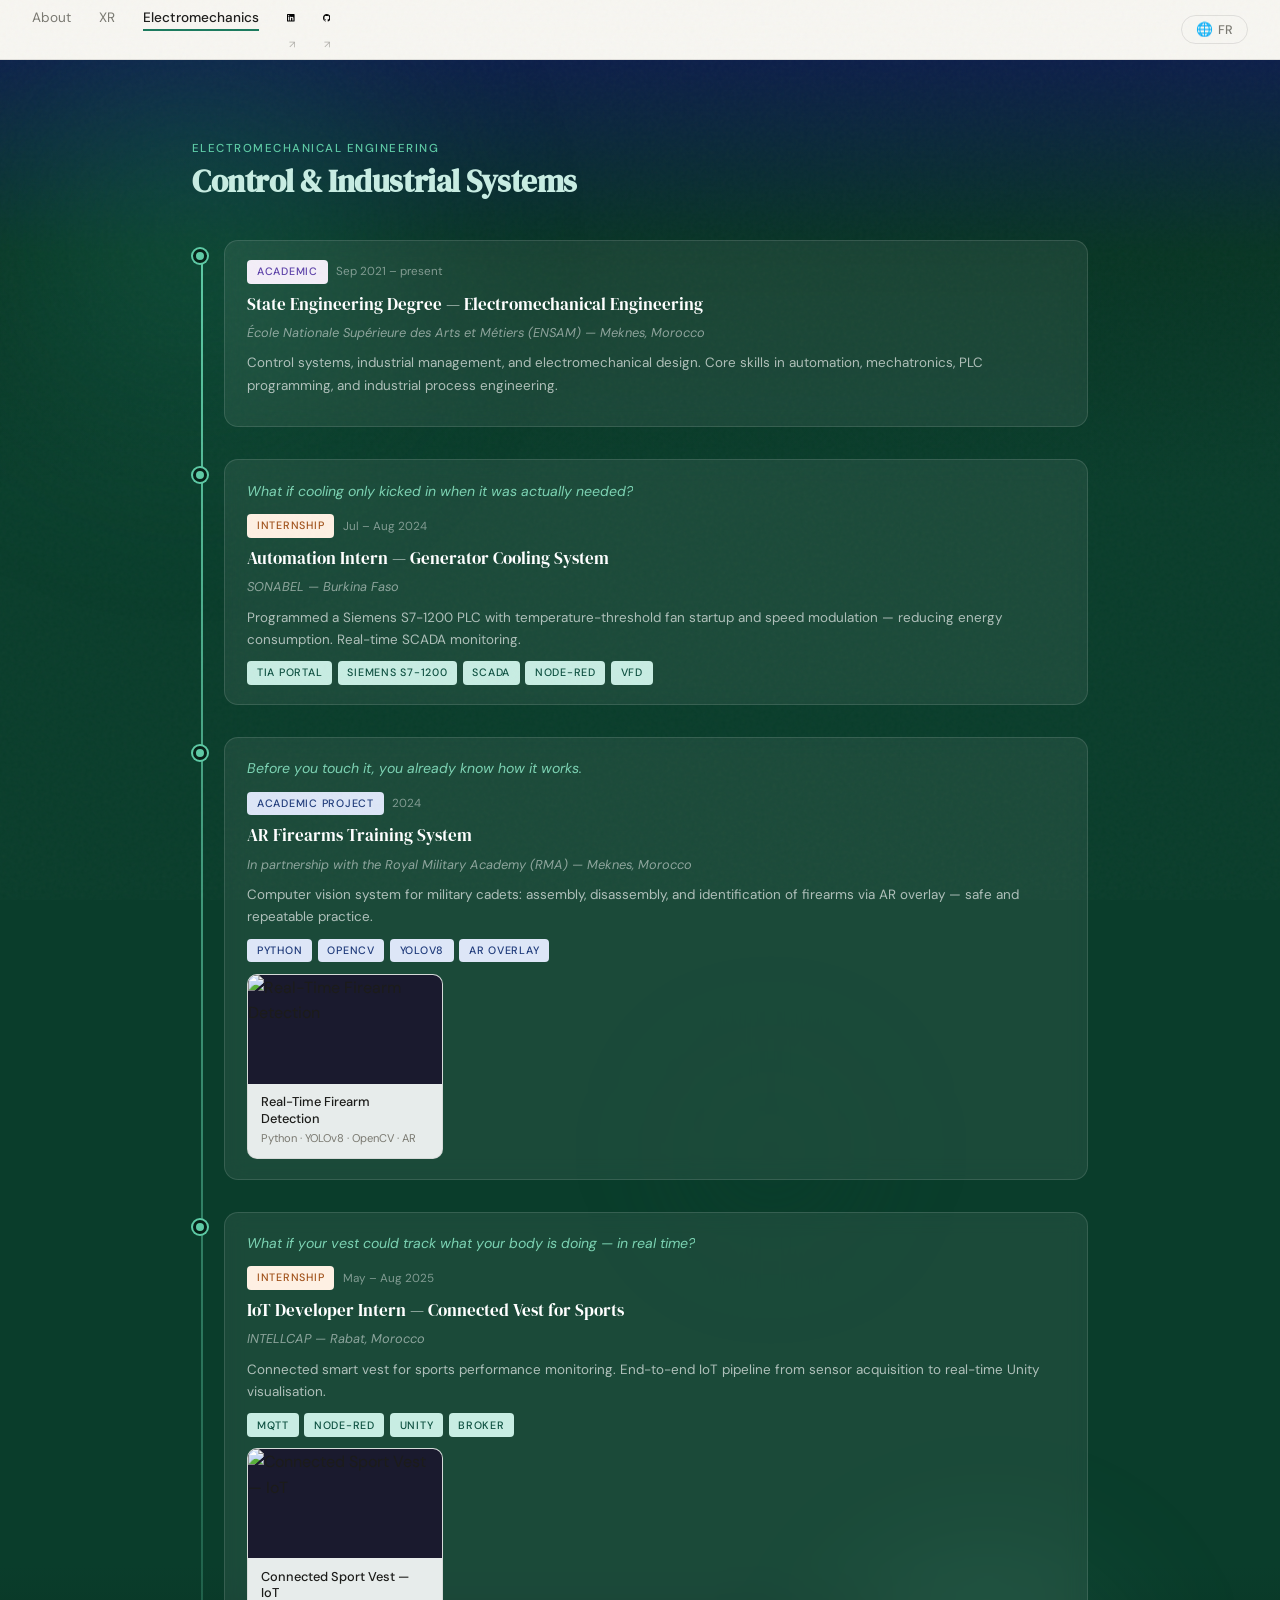
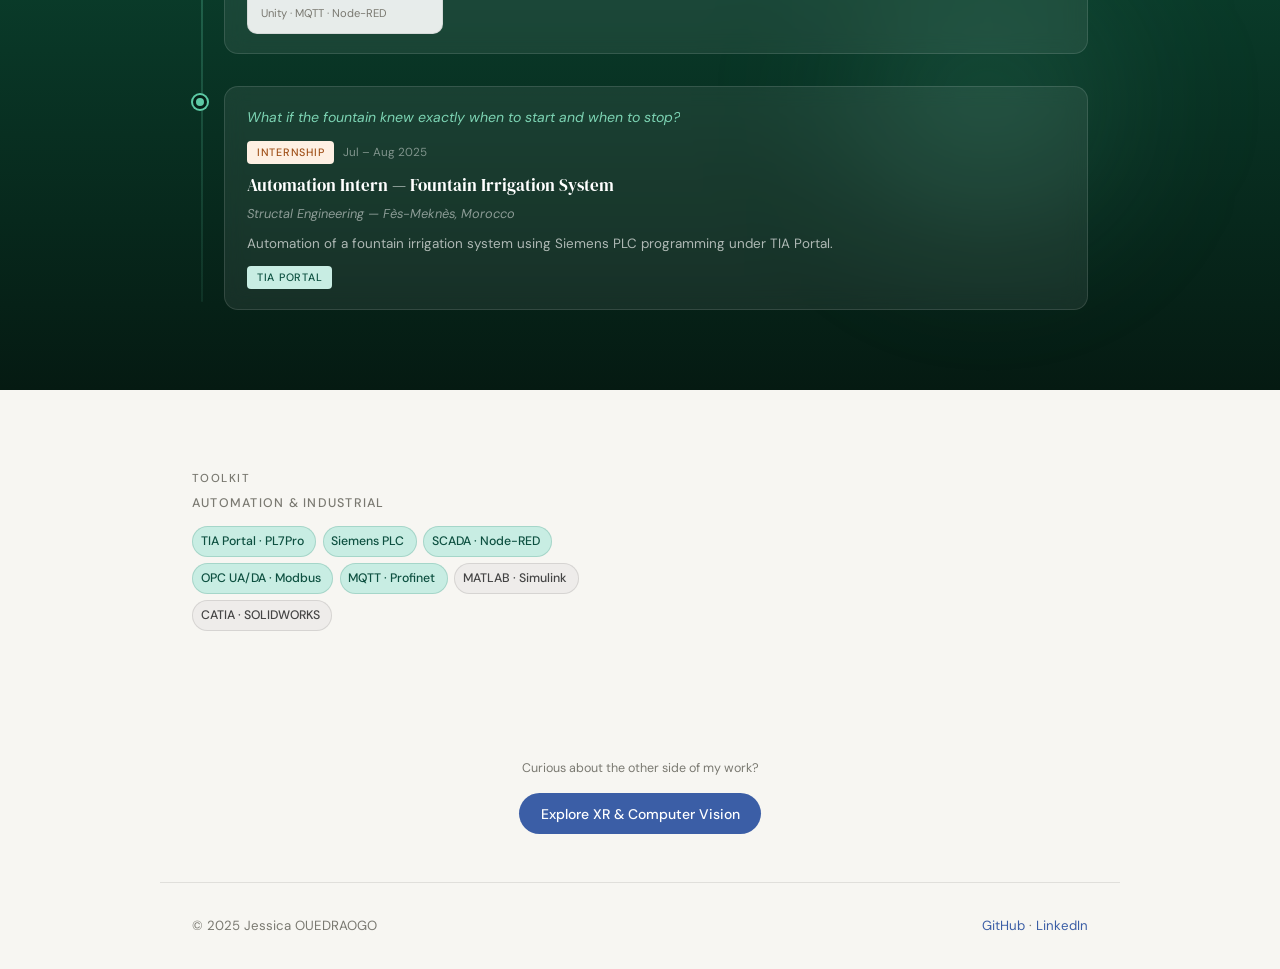
==== commit 06aa47f8: "Add files via upload" ====
--- a/electromecanique.html
+++ b/electromecanique.html
@@ -16,8 +16,8 @@
     <li><a href="index.html#about" data-i18n="nav-about">About</a></li>
     <li><a href="xr.html" data-i18n="nav-xr">XR</a></li>
     <li><a href="electromecanique.html" data-i18n="nav-el" aria-current="page" style="border-bottom-color:var(--el)">Electromechanics</a></li>
-    <li><a href="https://www.linkedin.com/in/jessica-ouedraogo-2485332b0/" target="_blank" rel="noopener">LinkedIn</a></li>
-    <li><a href="https://github.com/JessicaOUEDRAOGO" target="_blank" rel="noopener">GitHub</a></li>
+    <li><a href="https://www.linkedin.com/in/jessica-ouedraogo-2485332b0/" target="_blank" rel="noopener" class="nav-icon" aria-label="LinkedIn"><svg viewBox="0 0 24 24"><path d="M20.447 20.452h-3.554v-5.569c0-1.328-.027-3.037-1.852-3.037-1.853 0-2.136 1.445-2.136 2.939v5.667H9.351V9h3.414v1.561h.046c.477-.9 1.637-1.85 3.37-1.85 3.601 0 4.267 2.37 4.267 5.455v6.286zM5.337 7.433c-1.144 0-2.063-.926-2.063-2.065 0-1.138.92-2.063 2.063-2.063 1.14 0 2.064.925 2.064 2.063 0 1.139-.925 2.065-2.064 2.065zm1.782 13.019H3.555V9h3.564v11.452zM22.225 0H1.771C.792 0 0 .774 0 1.729v20.542C0 23.227.792 24 1.771 24h20.451C23.2 24 24 23.227 24 22.271V1.729C24 .774 23.2 0 22.222 0h.003z"/></svg></a></li>
+    <li><a href="https://github.com/JessicaOUEDRAOGO" target="_blank" rel="noopener" class="nav-icon" aria-label="GitHub"><svg viewBox="0 0 24 24"><path d="M12 .297c-6.63 0-12 5.373-12 12 0 5.303 3.438 9.8 8.205 11.385.6.113.82-.258.82-.577 0-.285-.01-1.04-.015-2.04-3.338.724-4.042-1.61-4.042-1.61-.546-1.385-1.333-1.755-1.333-1.755-1.087-.744.084-.729.084-.729 1.205.084 1.838 1.236 1.838 1.236 1.07 1.835 2.809 1.305 3.495.998.108-.776.417-1.305.76-1.605-2.665-.3-5.466-1.332-5.466-5.93 0-1.31.465-2.38 1.235-3.22-.135-.303-.54-1.523.105-3.176 0 0 1.005-.322 3.3 1.23.96-.267 1.98-.399 3-.405 1.02.006 2.04.138 3 .405 2.28-1.552 3.285-1.23 3.285-1.23.645 1.653.24 2.873.12 3.176.765.84 1.23 1.91 1.23 3.22 0 4.61-2.805 5.625-5.475 5.92.42.36.81 1.096.81 2.22 0 1.606-.015 2.896-.015 3.286 0 .315.21.69.825.57C20.565 22.092 24 17.592 24 12.297c0-6.627-5.373-12-12-12"/></svg></a></li>
   </ul>
   <button id="lang-btn" onclick="toggleLang()" style="
     background:transparent;border:1px solid var(--border);border-radius:100px;
